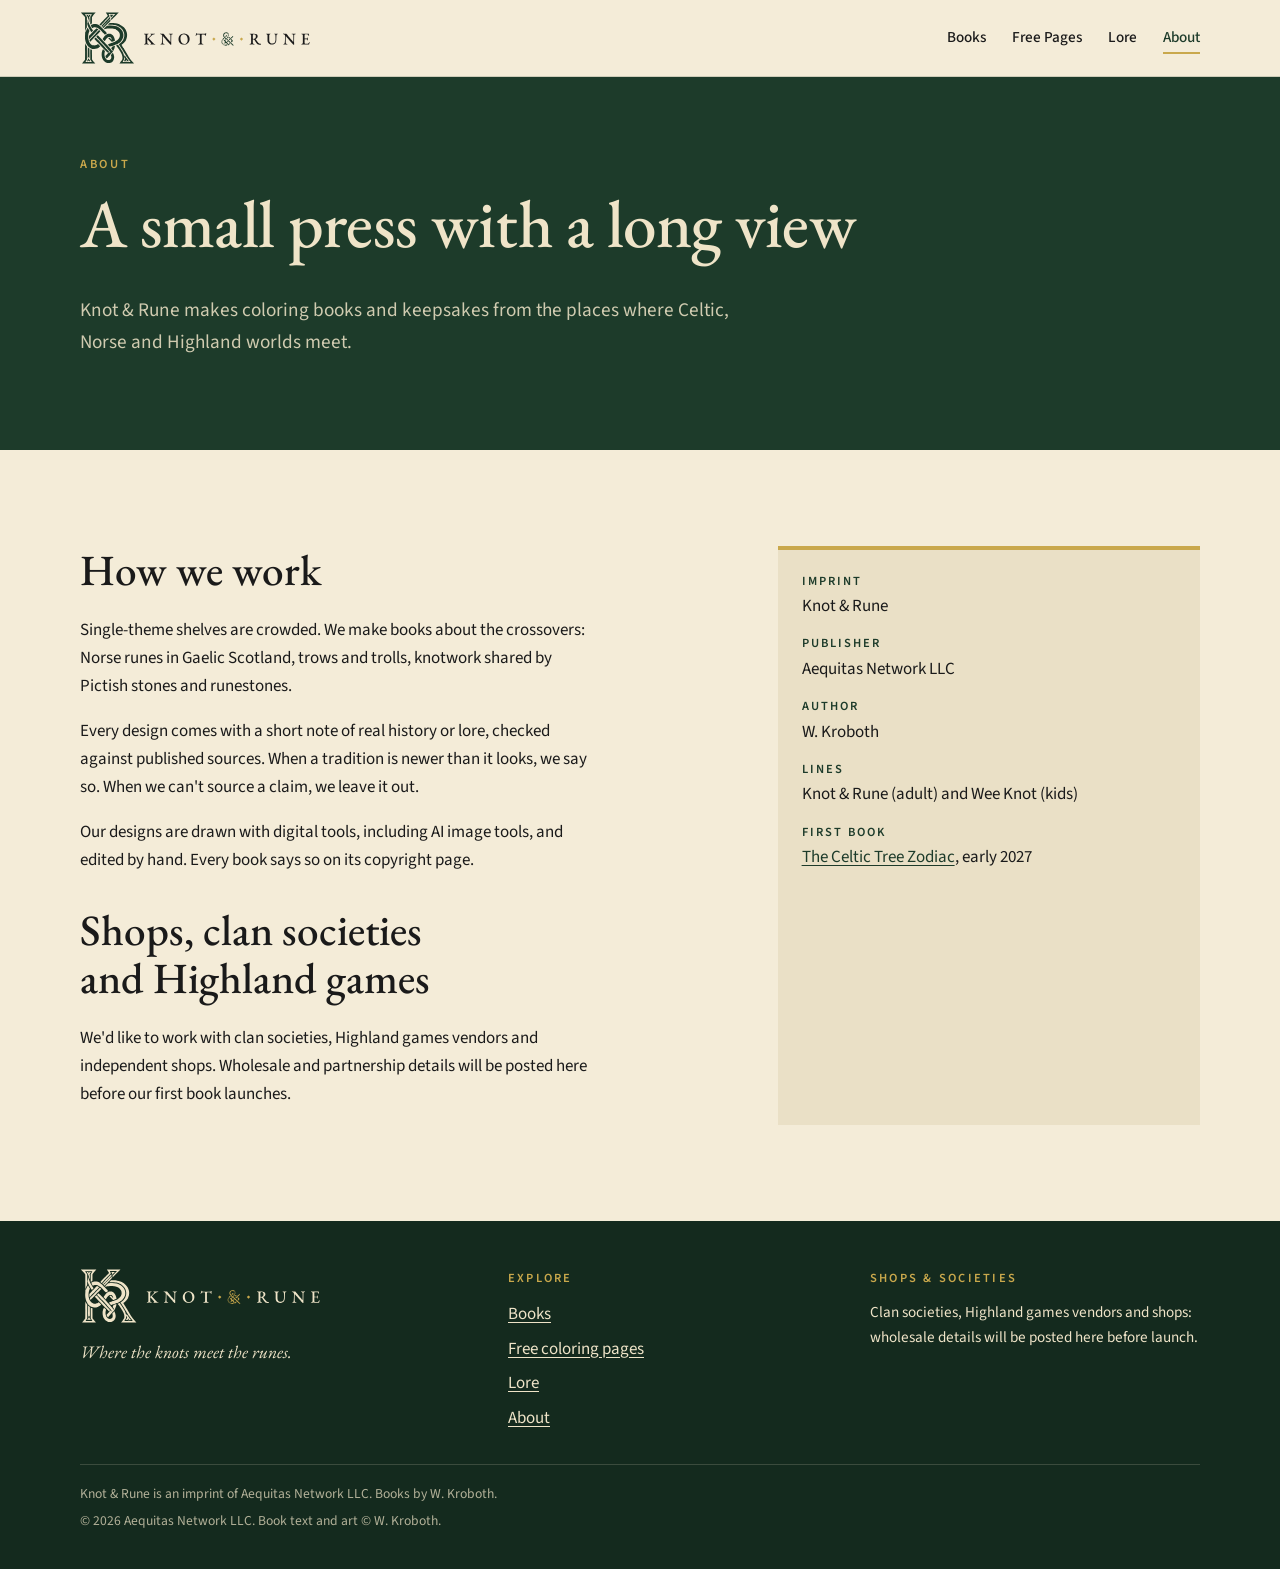
==== about.html @ 67cf3bfd "Launch Knot & Rune website Static site for knotandrune.com: Home, Books, Free Pages, Lore, About. Sa" ====
<!doctype html>
<html lang="en">
<head>
<meta charset="utf-8">
<meta name="viewport" content="width=device-width, initial-scale=1">
<title>About | Knot & Rune</title>
<meta name="description" content="Knot & Rune is a small publishing imprint of Aequitas Network LLC. Books by W. Kroboth.">
<meta property="og:title" content="About | Knot & Rune">
<meta property="og:description" content="Knot & Rune is a small publishing imprint of Aequitas Network LLC. Books by W. Kroboth.">
<meta property="og:type" content="website">
<meta property="og:image" content="https://www.knotandrune.com/assets/og-image.png">
<meta property="og:image:width" content="1200">
<meta property="og:image:height" content="630">
<meta property="og:image:alt" content="Knot &amp; Rune: Where the knots meet the runes">
<meta name="twitter:card" content="summary_large_image">
<link rel="canonical" href="https://www.knotandrune.com/about.html">
<link rel="icon" href="favicon.ico" sizes="any">
<link rel="icon" href="assets/icon.svg" type="image/svg+xml">
<link rel="apple-touch-icon" href="assets/apple-touch-icon.png">
<meta name="theme-color" content="#1D3B2A">
<link rel="preconnect" href="https://fonts.googleapis.com"><link rel="preconnect" href="https://fonts.gstatic.com" crossorigin><link href="https://fonts.googleapis.com/css2?family=EB+Garamond:ital,wght@0,400;0,500;0,600;1,400&family=Source+Sans+3:wght@400;600&display=swap" rel="stylesheet">
<link rel="stylesheet" href="assets/styles.css">
</head>
<body>
<a class="skip" href="#main">Skip to content</a>
<header class="site-header">
  <div class="wrap">
    <a class="brand" href="index.html"><img src="assets/logo-horizontal.svg" alt="Knot &amp; Rune" width="230" height="44"></a>
    <button class="nav-toggle" aria-expanded="false" aria-controls="nav">Menu</button>
    <nav class="nav" id="nav"><a href="books.html">Books</a><a href="free-pages.html">Free Pages</a><a href="lore.html">Lore</a><a href="about.html" aria-current="page">About</a></nav>
  </div>
</header>
<main id="main">
<section class="page-head on-dark">
  <div class="wrap">
    <span class="label">About</span>
    <h1 class="display-xl">A small press with a long view</h1>
    <p class="lead">Knot &amp; Rune makes coloring books and keepsakes from the places where Celtic, Norse and Highland worlds meet.</p>
  </div>
</section>

<section class="section">
  <div class="wrap about-grid">
    <div>
      <h2 class="display">How we work</h2>
      <p>Single-theme shelves are crowded. We make books about the crossovers: Norse runes in Gaelic Scotland, trows and trolls, knotwork shared by Pictish stones and runestones.</p>
      <p>Every design comes with a short note of real history or lore, checked against published sources. When a tradition is newer than it looks, we say so. When we can't source a claim, we leave it out.</p>
      <p>Our designs are drawn with digital tools, including AI image tools, and edited by hand. Every book says so on its copyright page.</p>
      <h2 class="display" style="margin-top:2rem">Shops, clan societies and Highland games</h2>
      <p>We'd like to work with clan societies, Highland games vendors and independent shops. Wholesale and partnership details will be posted here before our first book launches.</p>
    </div>
    <aside class="facts">
      <dl>
        <div><dt>Imprint</dt><dd>Knot &amp; Rune</dd></div>
        <div><dt>Publisher</dt><dd>Aequitas Network LLC</dd></div>
        <div><dt>Author</dt><dd>W. Kroboth</dd></div>
        <div><dt>Lines</dt><dd>Knot &amp; Rune (adult) and Wee Knot (kids)</dd></div>
        <div><dt>First book</dt><dd><a href="books.html#celtic-tree-zodiac">The Celtic Tree Zodiac</a>, early 2027</dd></div>
      </dl>
    </aside>
  </div>
</section>

</main>
<footer class="site-footer">
  <div class="wrap">
    <div class="footer-grid">
      <div>
        <img src="assets/logo-horizontal-reversed.svg" alt="Knot &amp; Rune" width="240" height="46">
        <p class="caption" style="color:inherit;margin-top:14px;font-style:italic;font-family:var(--display);font-size:1.1rem">Where the knots meet the runes.</p>
      </div>
      <div>
        <h4>Explore</h4>
        <ul><li><a href="books.html">Books</a></li><li><a href="free-pages.html">Free coloring pages</a></li><li><a href="lore.html">Lore</a></li><li><a href="about.html">About</a></li></ul>
      </div>
      <div>
        <h4>Shops &amp; societies</h4>
        <p style="font-size:.95rem">Clan societies, Highland games vendors and shops: wholesale details will be posted here before launch.</p>
      </div>
    </div>
    <div class="legal">
      <p>Knot &amp; Rune is an imprint of Aequitas Network LLC. Books by W. Kroboth.</p>
      <p>&copy; 2026 Aequitas Network LLC. Book text and art &copy; W. Kroboth.</p>
    </div>
  </div>
</footer>
<script>
(function () {
  var t = document.querySelector('.nav-toggle'), n = document.getElementById('nav');
  if (t) t.addEventListener('click', function () { var o = n.classList.toggle('open'); t.setAttribute('aria-expanded', o); });
  document.querySelectorAll('form.signup-form').forEach(function (f) {
    f.addEventListener('submit', function (e) {
      var msg = f.querySelector('.form-msg'), email = f.querySelector('input[type="email"]');
      if (!email.value || !email.checkValidity()) { e.preventDefault(); msg.hidden = false; msg.textContent = 'Please enter a valid email address.'; email.focus(); return; }
      if (!f.getAttribute('action')) { e.preventDefault(); msg.hidden = false; msg.textContent = 'Sign-ups open soon. Please check back at launch.'; return; }
      setTimeout(function () { f.querySelector('.fields').hidden = true; msg.hidden = false; msg.textContent = 'Thank you. Your free pages are on their way.'; }, 400);
    });
  });
})();
</script>
</body>
</html>
---- assets/styles.css ----
/* Knot & Rune: forest and parchment, gold used sparingly.
   Layout idea: an ink-on-parchment book page, with forest-green "cover" bands for the hero and footer. */
:root {
  --forest: #1D3B2A;
  --forest-deep: #142A1E;
  --parchment: #F4ECD8;
  --vellum: #EAE0C6;
  --ink: #1A1A1A;
  --ink-soft: #4A4636;
  --gold: #C9A84C;
  --cream: #EFE4C8;
  --display: "EB Garamond", Garamond, "Times New Roman", serif;
  --body: "Source Sans 3", "Segoe UI", Helvetica, Arial, sans-serif;
  --measure: 65ch;
  color-scheme: light;
}

* { box-sizing: border-box; }
html { scroll-behavior: smooth; }
@media (prefers-reduced-motion: reduce) { html { scroll-behavior: auto; } *, *::before, *::after { animation: none !important; transition: none !important; } }
body { margin: 0; background: var(--parchment); color: var(--ink); font: 400 1.0625rem/1.65 var(--body); }
img, svg { max-width: 100%; height: auto; display: block; }
a { color: var(--forest); text-underline-offset: 3px; }
a:hover { color: var(--ink); }
:focus-visible { outline: 3px solid var(--gold); outline-offset: 3px; }

.wrap { width: min(1120px, 100% - 40px); margin-inline: auto; }
.skip { position: absolute; left: -9999px; top: 0; background: var(--forest); color: var(--cream); padding: 8px 14px; z-index: 10; }
.skip:focus { left: 12px; top: 12px; }

/* Type */
h1, h2, h3 { font-family: var(--display); font-weight: 500; line-height: 1.12; text-wrap: balance; margin: 0 0 .5em; }
.display-xl { font-size: clamp(2.4rem, 5.5vw, 4.2rem); letter-spacing: -.01em; }
.display { font-size: clamp(1.9rem, 3.6vw, 2.7rem); }
h3 { font-size: 1.45rem; }
p { margin: 0 0 1em; max-width: var(--measure); }
.lead { font-size: 1.2rem; color: var(--ink-soft); }
.label { display: inline-block; font: 600 .78rem/1 var(--body); letter-spacing: .22em; text-transform: uppercase; color: var(--forest); margin-bottom: 1rem; }
.caption { font-size: .9rem; color: var(--ink-soft); }
.smallcaps { font-family: var(--display); letter-spacing: .28em; text-transform: uppercase; }

/* Header */
.site-header { background: var(--parchment); border-bottom: 1px solid color-mix(in srgb, var(--forest) 18%, transparent); position: sticky; top: 0; z-index: 5; }
.site-header .wrap { display: flex; align-items: center; justify-content: space-between; gap: 20px; padding-block: 12px; }
.brand img { width: 230px; }
.nav { display: flex; gap: 26px; align-items: center; flex-wrap: wrap; }
.nav a { font: 500 .95rem var(--body); text-decoration: none; color: var(--ink); padding-block: 4px; border-bottom: 2px solid transparent; }
.nav a:hover, .nav a[aria-current="page"] { border-bottom-color: var(--gold); color: var(--forest); }
.nav-toggle { display: none; font: 600 .9rem var(--body); background: none; border: 1px solid var(--forest); color: var(--forest); padding: 6px 12px; border-radius: 4px; }
@media (max-width: 760px) {
  .brand img { width: 180px; }
  .nav-toggle { display: block; }
  .nav { display: none; position: absolute; left: 0; right: 0; top: 100%; background: var(--parchment); flex-direction: column; align-items: flex-start; gap: 0; padding: 8px 20px 16px; border-bottom: 1px solid color-mix(in srgb, var(--forest) 18%, transparent); }
  .nav.open { display: flex; }
  .nav a { padding-block: 10px; }
}

/* Buttons */
.btn { display: inline-block; font: 600 1rem var(--body); text-decoration: none; background: var(--forest); color: var(--cream); padding: 12px 22px; border-radius: 3px; border: 2px solid var(--forest); }
.btn:hover { background: var(--forest-deep); color: var(--cream); }
.btn.secondary { background: transparent; color: var(--forest); }
.btn.secondary:hover { background: var(--forest); color: var(--cream); }
.on-dark .btn { background: var(--gold); border-color: var(--gold); color: var(--ink); }
.on-dark .btn:hover { background: var(--cream); border-color: var(--cream); }
.on-dark .btn.secondary { background: transparent; color: var(--cream); border-color: var(--cream); }
.on-dark .btn.secondary:hover { background: var(--cream); color: var(--ink); }
.actions { display: flex; gap: 14px; flex-wrap: wrap; margin-top: 1.6rem; }

/* Hero: the cover band */
.hero { background: var(--forest); color: var(--cream); padding-block: clamp(48px, 8vw, 96px) 0; overflow: hidden; }
.hero-grid { display: grid; grid-template-columns: 1.1fr .9fr; gap: clamp(28px, 5vw, 72px); align-items: center; }
.hero .label { color: var(--gold); }
.hero .lead { color: color-mix(in srgb, var(--cream) 85%, var(--forest)); }
.hero-mark { justify-self: center; width: min(420px, 100%); }
.hero-band { margin-top: clamp(40px, 6vw, 72px); padding-block: 22px; border-top: 1px solid color-mix(in srgb, var(--gold) 45%, transparent); }
.hero-band img { width: min(900px, 100%); margin-inline: auto; }
@media (max-width: 820px) { .hero-grid { grid-template-columns: 1fr; } .hero-mark { width: min(300px, 80%); order: -1; } }

/* Sections */
.section { padding-block: clamp(56px, 8vw, 96px); }
.section.alt { background: var(--vellum); }
.section-head { margin-bottom: 2.2rem; }
.divider { width: min(520px, 80%); margin: 0 auto; opacity: .9; }

/* Featured book */
.book-grid { display: grid; grid-template-columns: minmax(220px, 380px) 1fr; gap: clamp(28px, 5vw, 64px); align-items: start; }
.book-cover { box-shadow: 0 18px 40px -18px rgba(20, 42, 30, .55); border-radius: 2px; }
.status { display: inline-block; font: 600 .8rem/1 var(--body); letter-spacing: .08em; text-transform: uppercase; background: var(--forest); color: var(--cream); padding: 7px 10px; border-radius: 2px; margin-bottom: 1rem; }
.status.soon { background: transparent; color: var(--forest); border: 1px solid var(--forest); }
.ticks { list-style: none; padding: 0; margin: 0 0 1.4rem; display: grid; gap: .5rem; max-width: var(--measure); }
.ticks li { padding-left: 1.6rem; position: relative; }
.ticks li::before { content: ""; position: absolute; left: 0; top: .55em; width: .55rem; height: .55rem; background: var(--gold); transform: rotate(45deg); }
.note { border-left: 3px solid var(--gold); padding: .3rem 0 .3rem 1rem; color: var(--ink-soft); max-width: var(--measure); }
@media (max-width: 760px) { .book-grid { grid-template-columns: 1fr; } .book-cover { max-width: 320px; } }

/* Line-up */
.lineup { display: grid; grid-template-columns: repeat(auto-fit, minmax(230px, 1fr)); gap: 22px; }
.title-card { background: var(--parchment); border: 1px solid color-mix(in srgb, var(--forest) 22%, transparent); border-top: 4px solid var(--forest); padding: 22px 22px 18px; display: flex; flex-direction: column; gap: .4rem; }
.title-card.kids { border-top-color: var(--gold); }
.title-card h3 { margin: 0; }
.title-card .line { font: 600 .78rem var(--body); letter-spacing: .16em; text-transform: uppercase; color: var(--forest); }
.title-card p { margin: 0; color: var(--ink-soft); font-size: .98rem; }
.title-card .when { margin-top: auto; padding-top: .6rem; font: 600 .85rem var(--body); color: var(--ink); }

/* Lore */
.lore-grid { display: grid; grid-template-columns: repeat(auto-fit, minmax(260px, 1fr)); gap: 28px; }
.lore { border-top: 1px solid color-mix(in srgb, var(--forest) 30%, transparent); padding-top: 18px; }
.lore .kicker { font-family: var(--display); font-style: italic; color: var(--forest); font-size: 1.05rem; margin-bottom: .3rem; }
.lore h3 { font-size: 1.55rem; }
.lore p { color: var(--ink-soft); }
.lore .soon { font: 600 .85rem var(--body); color: var(--forest); }
article.essay { max-width: 70ch; }
article.essay h2 { margin-top: 2.2rem; }

/* Signup */
.signup { background: var(--forest); color: var(--cream); }
.signup-grid { display: grid; grid-template-columns: 1fr 1fr; gap: clamp(28px, 5vw, 64px); align-items: center; }
.signup h2 { color: var(--cream); }
.signup p { color: color-mix(in srgb, var(--cream) 88%, var(--forest)); }
.signup img { border-radius: 2px; }
.signup-form { display: flex; gap: 10px; flex-wrap: wrap; margin-top: 1rem; max-width: 520px; }
.signup-form label { width: 100%; font: 600 .9rem var(--body); }
.signup-form input[type="email"] { flex: 1 1 240px; font: 400 1rem var(--body); padding: 12px 14px; border: 2px solid var(--cream); background: var(--parchment); color: var(--ink); border-radius: 3px; }
.form-msg { margin-top: .8rem; font-weight: 600; color: var(--gold); }
@media (max-width: 820px) { .signup-grid { grid-template-columns: 1fr; } }

/* About */
.about-grid { display: grid; grid-template-columns: 1.2fr .8fr; gap: clamp(28px, 5vw, 64px); }
.facts { background: var(--vellum); padding: 22px 24px; border-top: 4px solid var(--gold); }
.facts dl { margin: 0; display: grid; gap: .9rem; }
.facts dt { font: 600 .78rem var(--body); letter-spacing: .16em; text-transform: uppercase; color: var(--forest); }
.facts dd { margin: .15rem 0 0; }
@media (max-width: 820px) { .about-grid { grid-template-columns: 1fr; } }

/* Page header (inner pages) */
.page-head { background: var(--forest); color: var(--cream); padding-block: clamp(40px, 6vw, 72px); }
.page-head .label { color: var(--gold); }
.page-head .lead { color: color-mix(in srgb, var(--cream) 85%, var(--forest)); }

/* Footer */
.site-footer { background: var(--forest-deep); color: var(--cream); padding-block: 48px 32px; }
.footer-grid { display: grid; grid-template-columns: 1.2fr 1fr 1fr; gap: 32px; }
.site-footer img { width: 240px; }
.site-footer a { color: var(--cream); }
.site-footer h4 { font: 600 .78rem var(--body); letter-spacing: .18em; text-transform: uppercase; color: var(--gold); margin: 0 0 .8rem; }
.site-footer ul { list-style: none; margin: 0; padding: 0; display: grid; gap: .4rem; }
.legal { margin-top: 32px; padding-top: 18px; border-top: 1px solid color-mix(in srgb, var(--cream) 18%, transparent); font-size: .85rem; color: color-mix(in srgb, var(--cream) 72%, var(--forest-deep)); }
.legal p { max-width: none; margin: 0 0 .3rem; }
@media (max-width: 760px) { .footer-grid { grid-template-columns: 1fr; } }
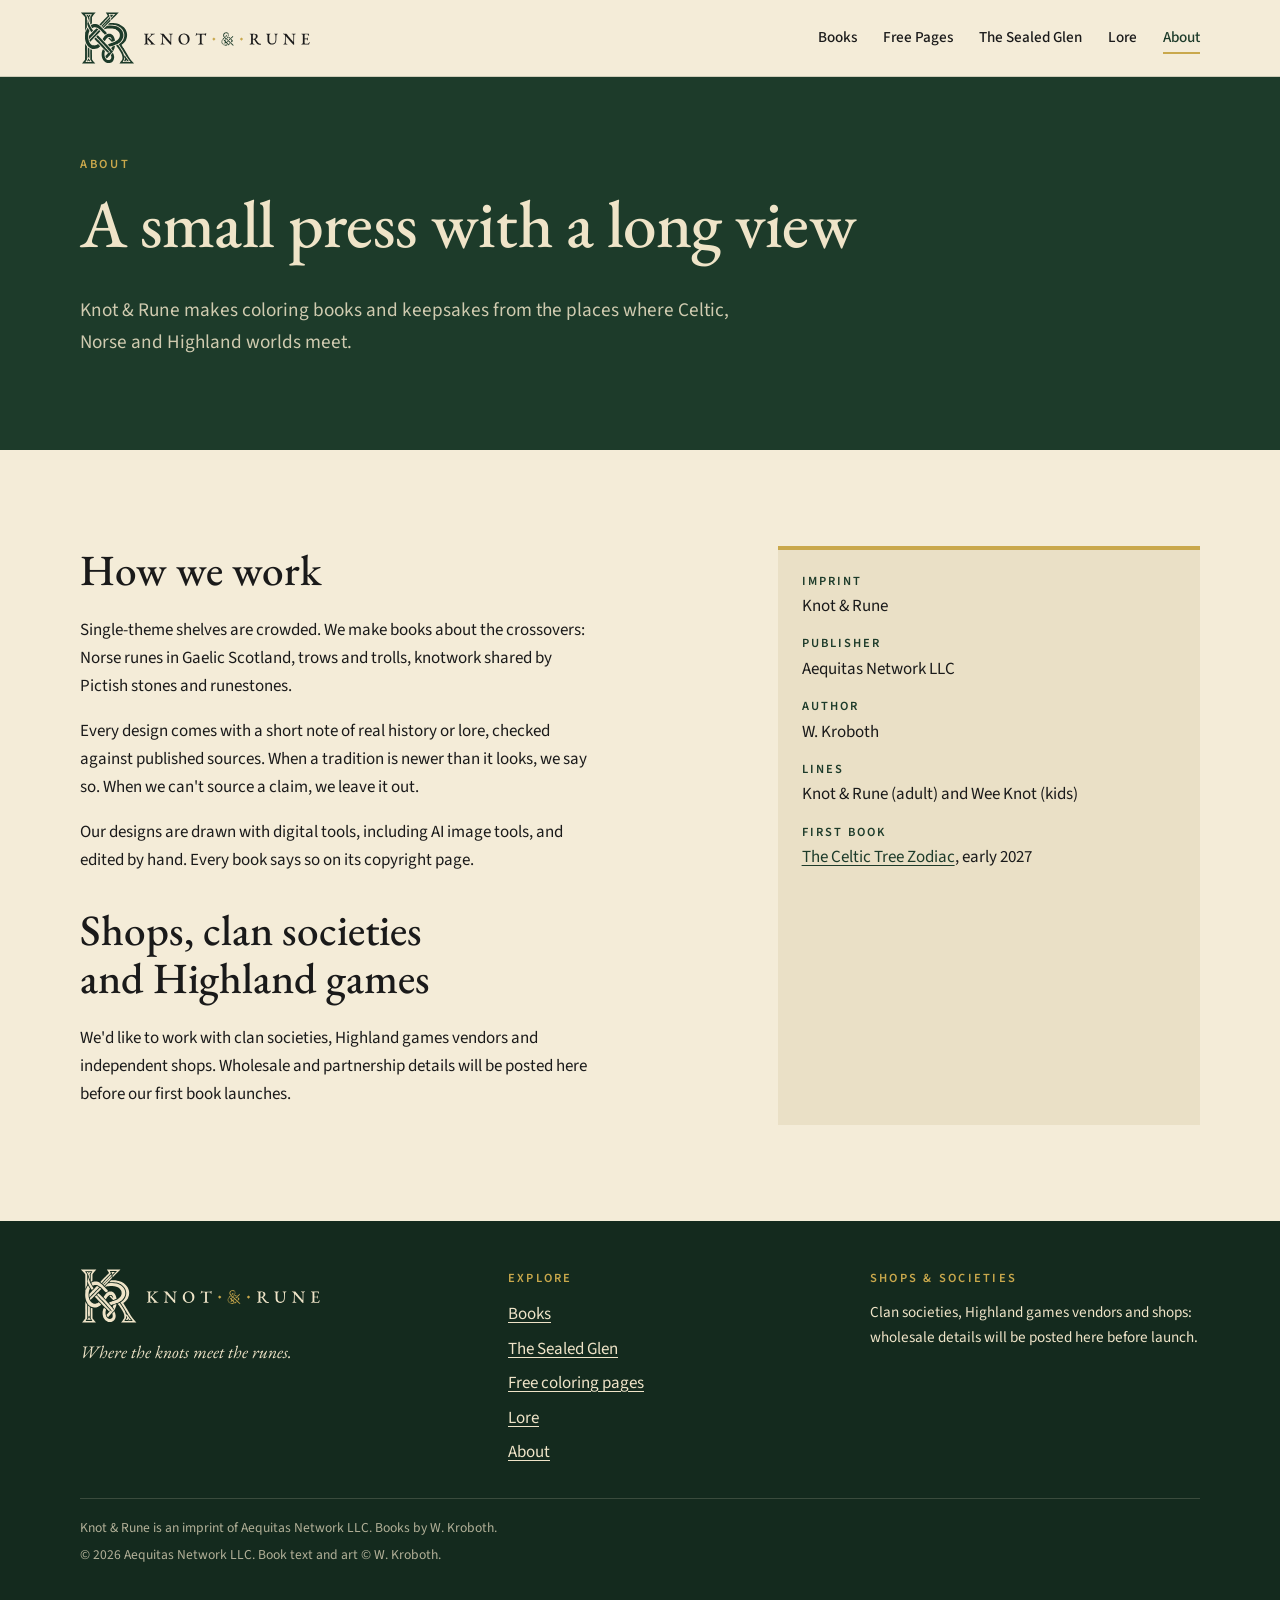
==== commit a8bd2b3d: "Add The Sealed Glen series teaser page (draft) New page the-sealed-glen.html: coming-2027 teaser for" ====
--- a/about.html
+++ b/about.html
@@ -27,7 +27,7 @@
   <div class="wrap">
     <a class="brand" href="index.html"><img src="assets/logo-horizontal.svg" alt="Knot &amp; Rune" width="230" height="44"></a>
     <button class="nav-toggle" aria-expanded="false" aria-controls="nav">Menu</button>
-    <nav class="nav" id="nav"><a href="books.html">Books</a><a href="free-pages.html">Free Pages</a><a href="lore.html">Lore</a><a href="about.html" aria-current="page">About</a></nav>
+    <nav class="nav" id="nav"><a href="books.html">Books</a><a href="free-pages.html">Free Pages</a><a href="the-sealed-glen.html">The Sealed Glen</a><a href="lore.html">Lore</a><a href="about.html" aria-current="page">About</a></nav>
   </div>
 </header>
 <main id="main">
@@ -71,7 +71,7 @@
       </div>
       <div>
         <h4>Explore</h4>
-        <ul><li><a href="books.html">Books</a></li><li><a href="free-pages.html">Free coloring pages</a></li><li><a href="lore.html">Lore</a></li><li><a href="about.html">About</a></li></ul>
+        <ul><li><a href="books.html">Books</a></li><li><a href="the-sealed-glen.html">The Sealed Glen</a></li><li><a href="free-pages.html">Free coloring pages</a></li><li><a href="lore.html">Lore</a></li><li><a href="about.html">About</a></li></ul>
       </div>
       <div>
         <h4>Shops &amp; societies</h4>
@@ -93,7 +93,7 @@
       var msg = f.querySelector('.form-msg'), email = f.querySelector('input[type="email"]');
       if (!email.value || !email.checkValidity()) { e.preventDefault(); msg.hidden = false; msg.textContent = 'Please enter a valid email address.'; email.focus(); return; }
       if (!f.getAttribute('action')) { e.preventDefault(); msg.hidden = false; msg.textContent = 'Sign-ups open soon. Please check back at launch.'; return; }
-      setTimeout(function () { f.querySelector('.fields').hidden = true; msg.hidden = false; msg.textContent = 'Thank you. Your free pages are on their way.'; }, 400);
+      setTimeout(function () { f.querySelector('.fields').hidden = true; msg.hidden = false; msg.textContent = f.dataset.thanks; }, 400);
     });
   });
 })();
--- a/assets/styles.css
+++ b/assets/styles.css
@@ -147,3 +147,19 @@
 .legal { margin-top: 32px; padding-top: 18px; border-top: 1px solid color-mix(in srgb, var(--cream) 18%, transparent); font-size: .85rem; color: color-mix(in srgb, var(--cream) 72%, var(--forest-deep)); }
 .legal p { max-width: none; margin: 0 0 .3rem; }
 @media (max-width: 760px) { .footer-grid { grid-template-columns: 1fr; } }
+
+/* The Sealed Glen (series page). Adds one color, sealing wax, used for the seal and small accents only. */
+:root { --seal: #7B2D26; }
+.sg-head-grid { display: grid; grid-template-columns: 1fr auto; gap: clamp(28px, 5vw, 64px); align-items: center; }
+.sg-wordmark { font-weight: 500; text-transform: uppercase; letter-spacing: .14em; font-size: clamp(2.1rem, 5vw, 3.8rem); margin-bottom: .2em; }
+.sg-endorse { font: italic 400 1.15rem var(--display); color: var(--gold); margin-bottom: 1.4rem; }
+.sg-seal { width: clamp(160px, 22vw, 260px); filter: drop-shadow(0 10px 18px rgba(0, 0, 0, .35)); }
+.sg-seal-sm { width: 200px; justify-self: center; }
+.sg-story { display: grid; grid-template-columns: 1.3fr .9fr; gap: clamp(28px, 5vw, 64px); align-items: start; }
+.sg-letter { margin: 0; background: #FBF5E6; border: 1px solid color-mix(in srgb, var(--ink-soft) 25%, transparent); border-top: 4px solid var(--seal); padding: 28px 28px 20px; font: italic 400 1.3rem/1.55 var(--display); color: #3B2F25; box-shadow: 0 18px 40px -24px rgba(20, 42, 30, .5); transform: rotate(-1deg); }
+.sg-letter footer { font: 600 .78rem var(--body); letter-spacing: .16em; text-transform: uppercase; color: var(--seal); font-style: normal; margin-top: .6rem; }
+.title-card.sg { border-top-color: var(--seal); }
+.title-card.sg .line { color: var(--seal); }
+.title-card h3 a { color: inherit; text-decoration: none; }
+.title-card h3 a:hover { text-decoration: underline; }
+@media (max-width: 820px) { .sg-head-grid, .sg-story { grid-template-columns: 1fr; } .sg-head-grid .sg-seal { order: -1; width: 160px; } .sg-letter { transform: none; } .sg-seal-sm { display: none; } }
